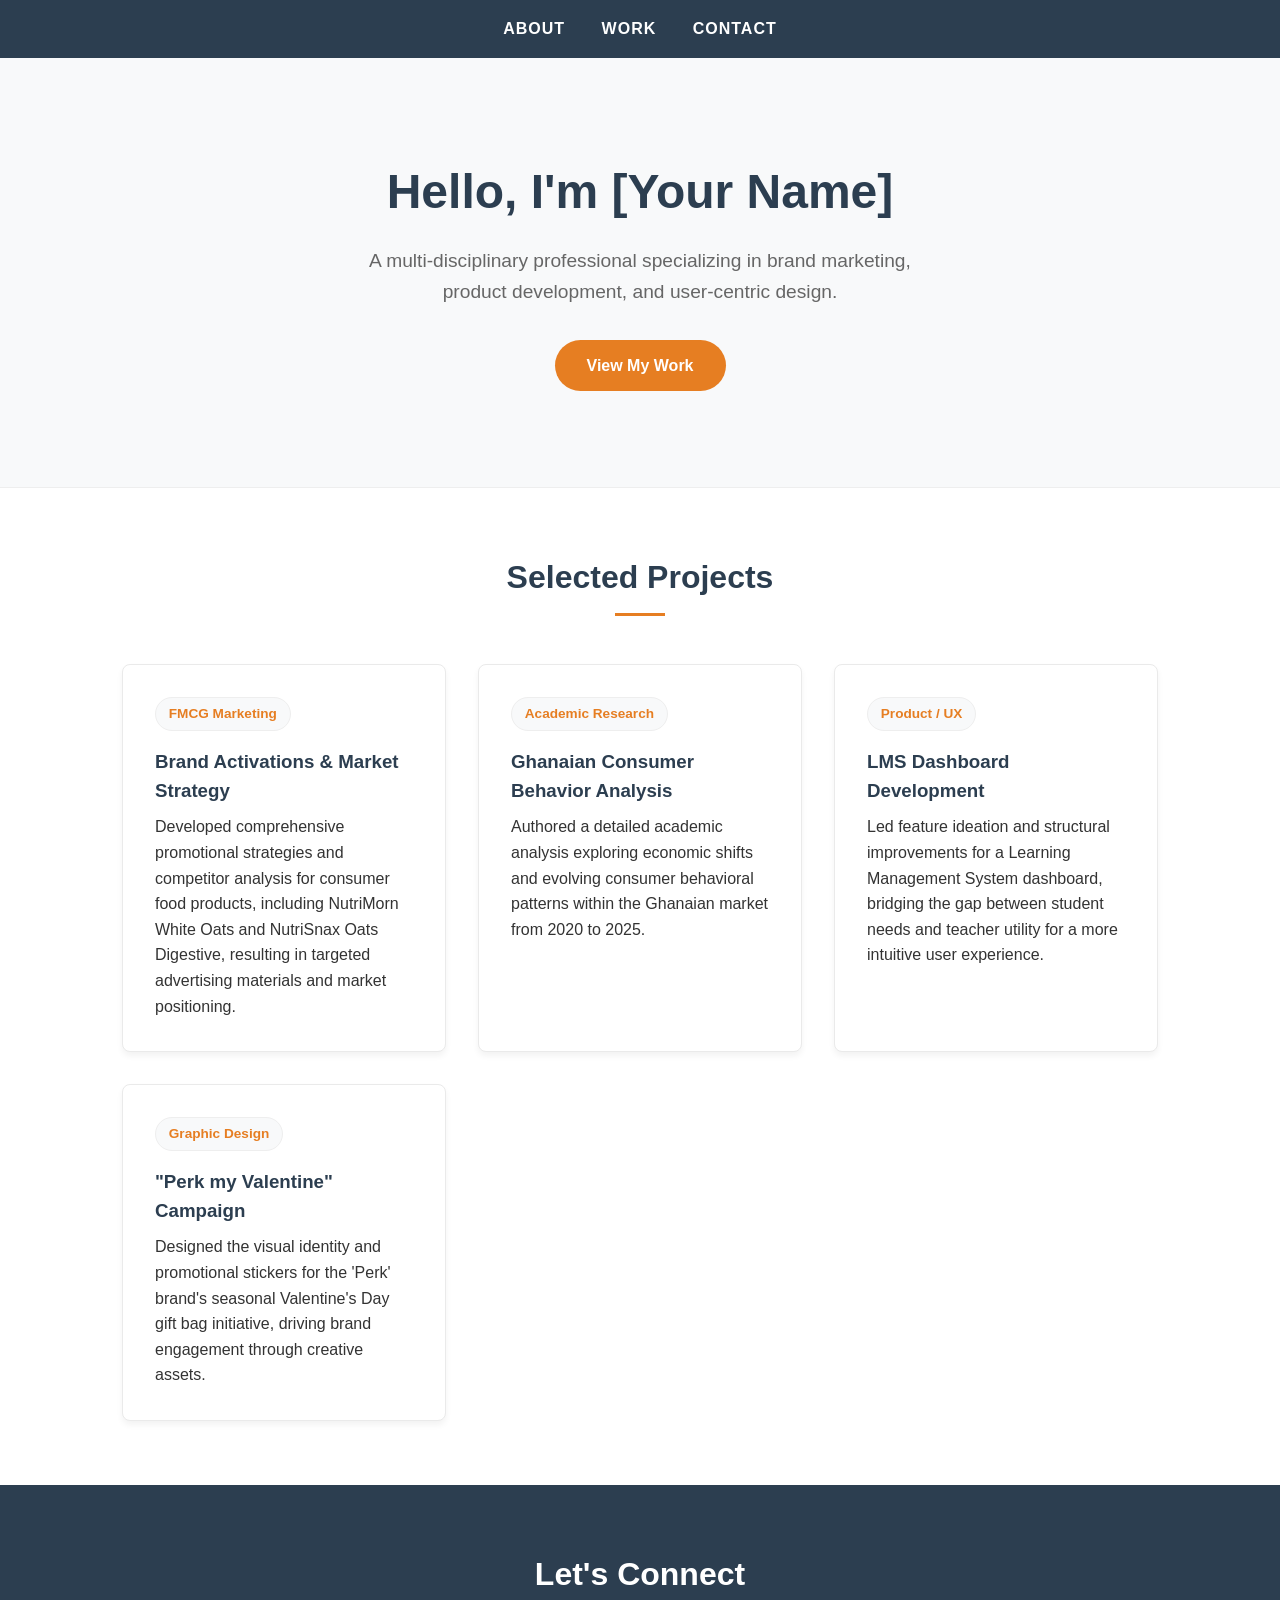
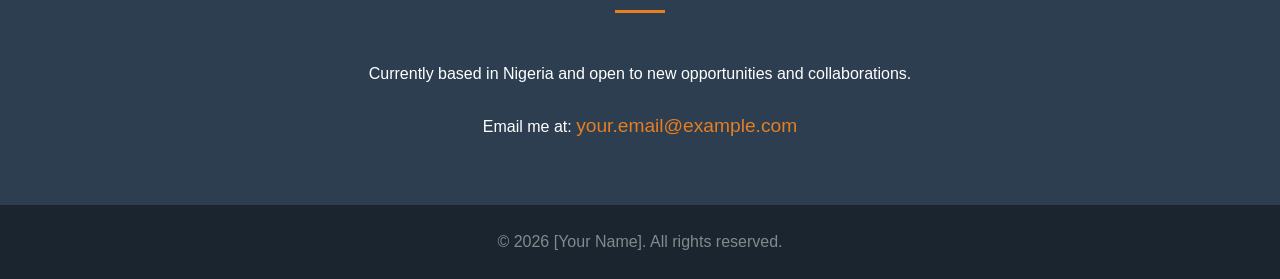
==== index.html @ 04583692 "Create initial portfolio website structure This HTML file serves as a portfolio website, featuring s" ====
<!DOCTYPE html>
<html lang="en">
<head>
    <meta charset="UTF-8">
    <meta name="viewport" content="width=device-width, initial-scale=1.0">
    <title>My Portfolio</title>
    <style>
        /* CSS Variables for easy color theme changes */
        :root {
            --primary-color: #2c3e50;
            --secondary-color: #e67e22;
            --bg-light: #f8f9fa;
            --text-dark: #333;
            --text-light: #fff;
        }

        /* Base Styles */
        * {
            margin: 0;
            padding: 0;
            box-sizing: border-box;
            font-family: 'Segoe UI', Tahoma, Geneva, Verdana, sans-serif;
        }
        
        body {
            line-height: 1.6;
            color: var(--text-dark);
            background-color: #fff;
        }

        html {
            scroll-behavior: smooth;
        }

        /* Navigation */
        nav {
            background-color: var(--primary-color);
            padding: 1rem 0;
            position: sticky;
            top: 0;
            z-index: 1000;
            text-align: center;
        }

        nav a {
            color: var(--text-light);
            text-decoration: none;
            margin: 0 1rem;
            font-weight: 600;
            text-transform: uppercase;
            letter-spacing: 1px;
            transition: color 0.3s;
        }

        nav a:hover {
            color: var(--secondary-color);
        }

        /* Hero Section */
        .hero {
            background-color: var(--bg-light);
            padding: 6rem 2rem;
            text-align: center;
            border-bottom: 1px solid #eee;
        }

        .hero h1 {
            font-size: 3rem;
            margin-bottom: 1rem;
            color: var(--primary-color);
        }

        .hero p {
            font-size: 1.2rem;
            max-width: 600px;
            margin: 0 auto 2rem auto;
            color: #666;
        }

        .btn {
            display: inline-block;
            background-color: var(--secondary-color);
            color: var(--text-light);
            padding: 0.8rem 2rem;
            text-decoration: none;
            border-radius: 30px;
            font-weight: bold;
            transition: background-color 0.3s, transform 0.2s;
        }

        .btn:hover {
            background-color: #d35400;
            transform: translateY(-2px);
        }

        /* Main Container */
        .container {
            max-width: 1100px;
            margin: 0 auto;
            padding: 4rem 2rem;
        }

        .section-title {
            text-align: center;
            font-size: 2rem;
            margin-bottom: 3rem;
            color: var(--primary-color);
            position: relative;
        }

        .section-title::after {
            content: '';
            display: block;
            width: 50px;
            height: 3px;
            background: var(--secondary-color);
            margin: 10px auto 0;
        }

        /* Portfolio Grid */
        .grid {
            display: grid;
            grid-template-columns: repeat(auto-fit, minmax(300px, 1fr));
            gap: 2rem;
        }

        .card {
            background: #fff;
            border: 1px solid #eaeaea;
            border-radius: 8px;
            padding: 2rem;
            box-shadow: 0 4px 6px rgba(0,0,0,0.05);
            transition: transform 0.3s, box-shadow 0.3s;
        }

        .card:hover {
            transform: translateY(-5px);
            box-shadow: 0 10px 15px rgba(0,0,0,0.1);
        }

        .card h3 {
            color: var(--primary-color);
            margin-bottom: 0.5rem;
        }

        .tag {
            display: inline-block;
            background: var(--bg-light);
            color: var(--secondary-color);
            padding: 0.3rem 0.8rem;
            border-radius: 20px;
            font-size: 0.85rem;
            font-weight: bold;
            margin-bottom: 1rem;
            border: 1px solid #eee;
        }

        /* Contact Section */
        .contact {
            background-color: var(--primary-color);
            color: var(--text-light);
            text-align: center;
        }

        .contact .section-title {
            color: var(--text-light);
        }

        .contact a {
            color: var(--secondary-color);
            text-decoration: none;
            font-size: 1.2rem;
        }

        /* Footer */
        footer {
            text-align: center;
            padding: 1.5rem;
            background: #1a252f;
            color: #7f8c8d;
        }

        /* Responsive */
        @media (max-width: 768px) {
            .hero h1 { font-size: 2.2rem; }
            nav a { margin: 0 0.5rem; font-size: 0.9rem; }
        }
    </style>
</head>
<body>

    <nav>
        <a href="#about">About</a>
        <a href="#portfolio">Work</a>
        <a href="#contact">Contact</a>
    </nav>

    <section class="hero" id="about">
        <h1>Hello, I'm [Your Name]</h1>
        <p>A multi-disciplinary professional specializing in brand marketing, product development, and user-centric design.</p>
        <a href="#portfolio" class="btn">View My Work</a>
    </section>

    <section class="container" id="portfolio">
        <h2 class="section-title">Selected Projects</h2>
        
        <div class="grid">
            <div class="card">
                <span class="tag">FMCG Marketing</span>
                <h3>Brand Activations & Market Strategy</h3>
                <p>Developed comprehensive promotional strategies and competitor analysis for consumer food products, including NutriMorn White Oats and NutriSnax Oats Digestive, resulting in targeted advertising materials and market positioning.</p>
            </div>

            <div class="card">
                <span class="tag">Academic Research</span>
                <h3>Ghanaian Consumer Behavior Analysis</h3>
                <p>Authored a detailed academic analysis exploring economic shifts and evolving consumer behavioral patterns within the Ghanaian market from 2020 to 2025.</p>
            </div>

            <div class="card">
                <span class="tag">Product / UX</span>
                <h3>LMS Dashboard Development</h3>
                <p>Led feature ideation and structural improvements for a Learning Management System dashboard, bridging the gap between student needs and teacher utility for a more intuitive user experience.</p>
            </div>

            <div class="card">
                <span class="tag">Graphic Design</span>
                <h3>"Perk my Valentine" Campaign</h3>
                <p>Designed the visual identity and promotional stickers for the 'Perk' brand's seasonal Valentine's Day gift bag initiative, driving brand engagement through creative assets.</p>
            </div>
        </div>
    </section>

    <section class="container contact" id="contact" style="max-width: 100%; padding: 4rem 2rem;">
        <h2 class="section-title">Let's Connect</h2>
        <p>Currently based in Nigeria and open to new opportunities and collaborations.</p>
        <p style="margin-top: 1.5rem;">
            Email me at: <a href="mailto:your.email@example.com">your.email@example.com</a>
        </p>
    </section>

    <footer>
        <p>&copy; 2026 [Your Name]. All rights reserved.</p>
    </footer>

</body>
</html>
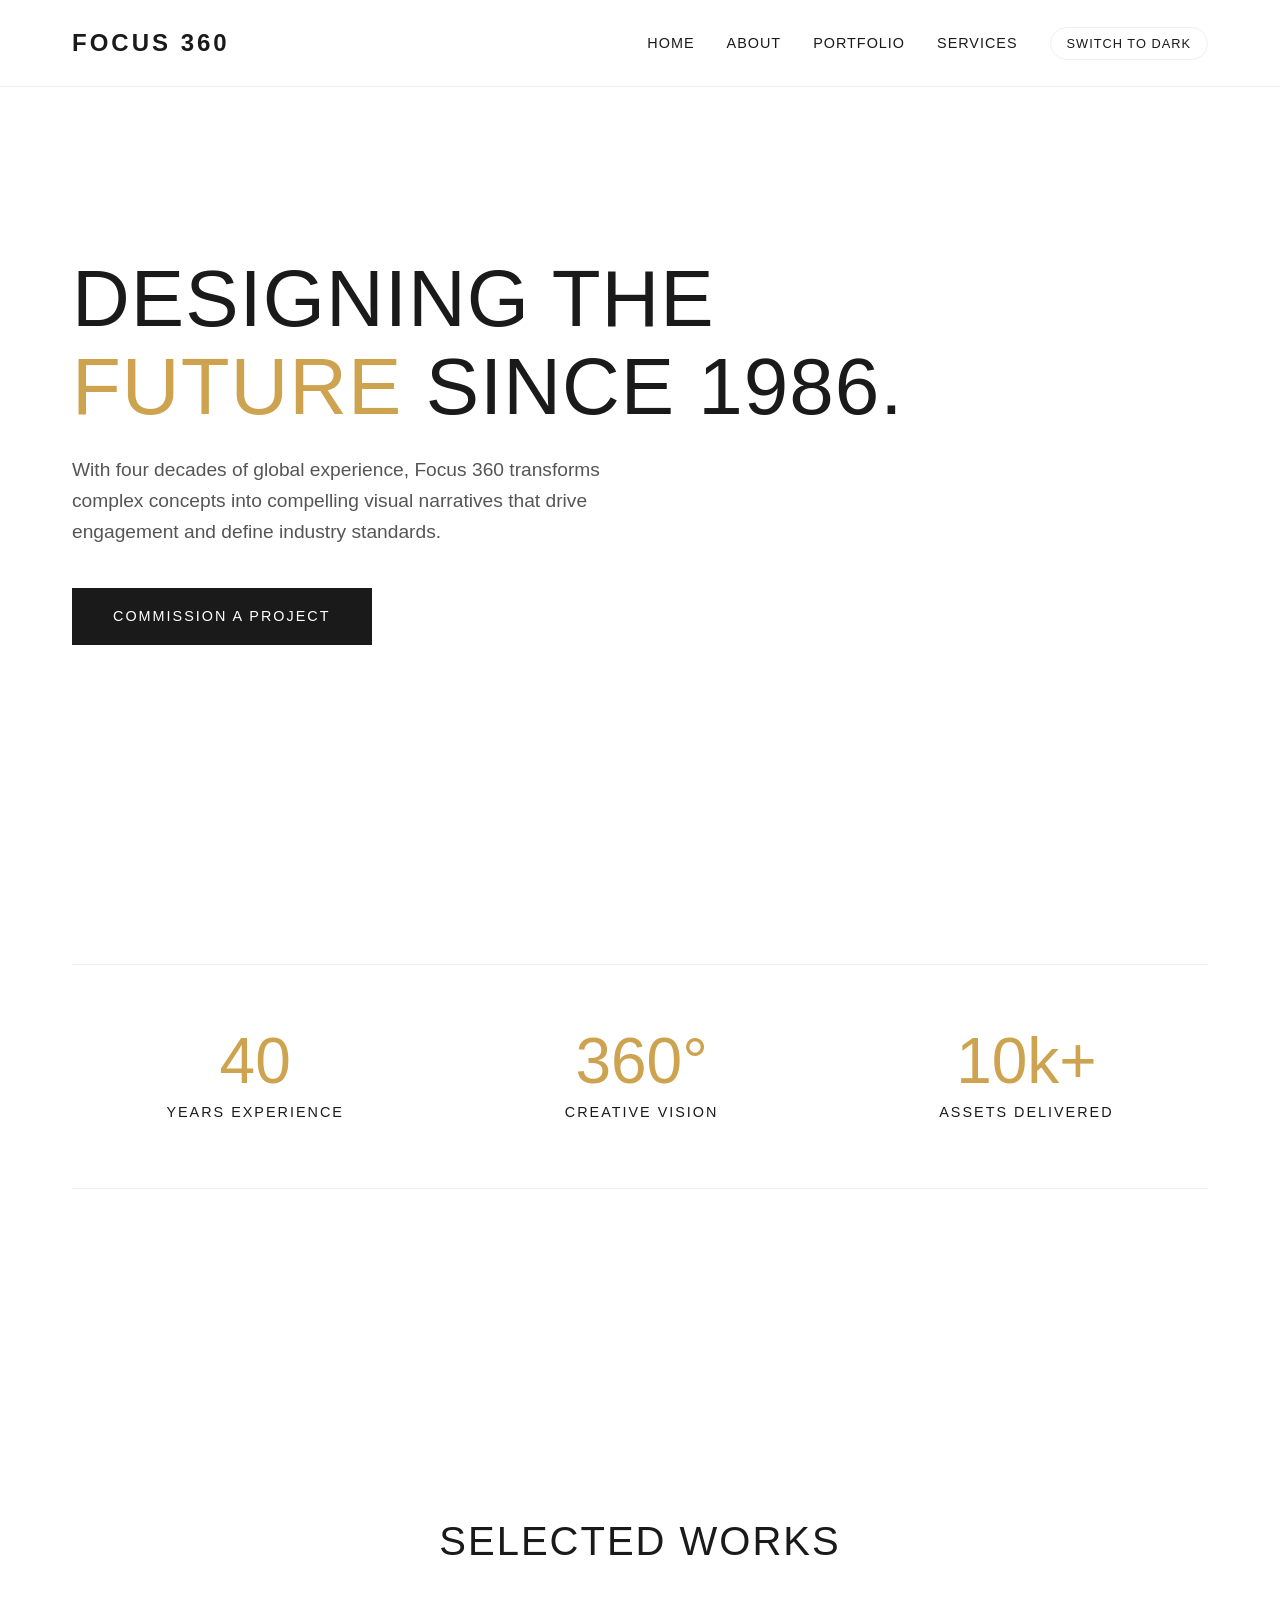
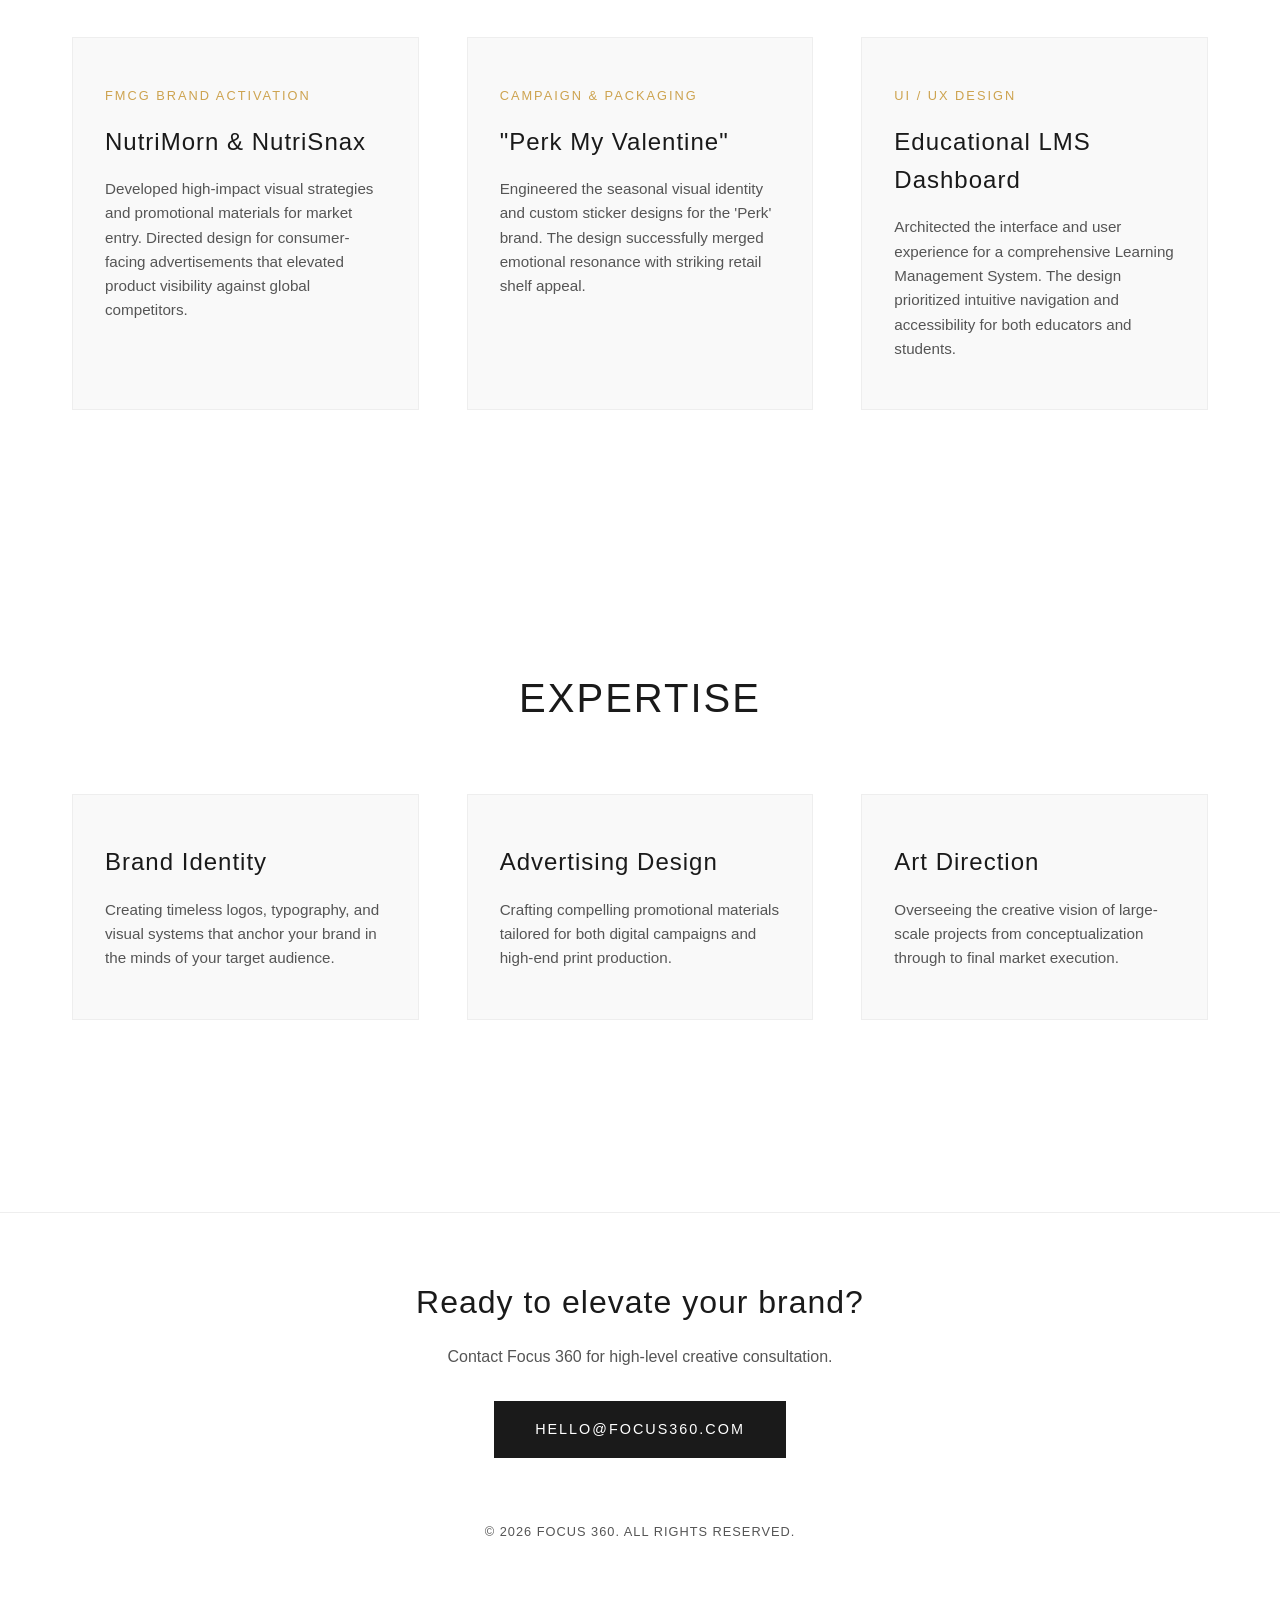
==== commit 57eab26a: "Update index.html for improved design and functionality" ====
--- a/index.html
+++ b/index.html
@@ -1,247 +1,417 @@
 <!DOCTYPE html>
-<html lang="en">
+<html lang="en" data-theme="light">
 <head>
     <meta charset="UTF-8">
     <meta name="viewport" content="width=device-width, initial-scale=1.0">
-    <title>My Portfolio</title>
+    <title>Focus 360 | Master Graphic Design</title>
     <style>
-        /* CSS Variables for easy color theme changes */
+        /* CSS Variables for Light/Dark Mode */
         :root {
-            --primary-color: #2c3e50;
-            --secondary-color: #e67e22;
-            --bg-light: #f8f9fa;
-            --text-dark: #333;
-            --text-light: #fff;
-        }
-
-        /* Base Styles */
+            --bg-color: #ffffff;
+            --text-main: #1a1a1a;
+            --text-muted: #555555;
+            --accent-color: #cda34f; /* Elegant Gold */
+            --accent-hover: #a88136;
+            --nav-bg: rgba(255, 255, 255, 0.95);
+            --card-bg: #f9f9f9;
+            --border-color: #eeeeee;
+            --transition-speed: 0.4s;
+        }
+
+        [data-theme="dark"] {
+            --bg-color: #0a0a0a;
+            --text-main: #f5f5f5;
+            --text-muted: #aaaaaa;
+            --accent-color: #e5b85c;
+            --accent-hover: #ffd700;
+            --nav-bg: rgba(10, 10, 10, 0.95);
+            --card-bg: #151515;
+            --border-color: #222222;
+        }
+
+        /* Global Styles */
         * {
             margin: 0;
             padding: 0;
             box-sizing: border-box;
-            font-family: 'Segoe UI', Tahoma, Geneva, Verdana, sans-serif;
-        }
-        
+            font-family: 'Helvetica Neue', Helvetica, Arial, sans-serif;
+        }
+
         body {
+            background-color: var(--bg-color);
+            color: var(--text-main);
             line-height: 1.6;
-            color: var(--text-dark);
-            background-color: #fff;
-        }
-
-        html {
-            scroll-behavior: smooth;
-        }
+            transition: background-color var(--transition-speed), color var(--transition-speed);
+            overflow-x: hidden;
+        }
+
+        html { scroll-behavior: smooth; }
+
+        /* Typography */
+        h1, h2, h3 { font-weight: 300; letter-spacing: 1px; }
+        .text-accent { color: var(--accent-color); font-weight: 500; }
 
         /* Navigation */
         nav {
-            background-color: var(--primary-color);
-            padding: 1rem 0;
-            position: sticky;
+            position: fixed;
+            width: 100%;
             top: 0;
             z-index: 1000;
+            background-color: var(--nav-bg);
+            backdrop-filter: blur(10px);
+            border-bottom: 1px solid var(--border-color);
+            transition: background-color var(--transition-speed);
+        }
+
+        .nav-container {
+            max-width: 1200px;
+            margin: 0 auto;
+            padding: 1.5rem 2rem;
+            display: flex;
+            justify-content: space-between;
+            align-items: center;
+        }
+
+        .brand {
+            font-size: 1.5rem;
+            font-weight: 700;
+            letter-spacing: 3px;
+            text-transform: uppercase;
+        }
+
+        .nav-links {
+            display: flex;
+            gap: 2rem;
+            align-items: center;
+        }
+
+        .nav-links a {
+            text-decoration: none;
+            color: var(--text-main);
+            font-size: 0.9rem;
+            text-transform: uppercase;
+            letter-spacing: 1px;
+            position: relative;
+            transition: color 0.3s;
+        }
+
+        .nav-links a::after {
+            content: '';
+            position: absolute;
+            width: 0;
+            height: 2px;
+            bottom: -5px;
+            left: 0;
+            background-color: var(--accent-color);
+            transition: width 0.3s;
+        }
+
+        .nav-links a:hover::after { width: 100%; }
+
+        /* Theme Toggle Button */
+        #theme-toggle {
+            background: none;
+            border: 1px solid var(--border-color);
+            color: var(--text-main);
+            padding: 0.5rem 1rem;
+            cursor: pointer;
+            border-radius: 20px;
+            font-size: 0.8rem;
+            text-transform: uppercase;
+            letter-spacing: 1px;
+            transition: all 0.3s ease;
+        }
+
+        #theme-toggle:hover {
+            border-color: var(--accent-color);
+            color: var(--accent-color);
+        }
+
+        /* Layout & Sections */
+        section {
+            padding: 8rem 2rem;
+            max-width: 1200px;
+            margin: 0 auto;
+        }
+
+        .section-header {
+            margin-bottom: 4rem;
             text-align: center;
         }
 
-        nav a {
-            color: var(--text-light);
-            text-decoration: none;
-            margin: 0 1rem;
-            font-weight: 600;
-            text-transform: uppercase;
-            letter-spacing: 1px;
-            transition: color 0.3s;
-        }
-
-        nav a:hover {
-            color: var(--secondary-color);
+        .section-header h2 {
+            font-size: 2.5rem;
+            text-transform: uppercase;
+            letter-spacing: 2px;
         }
 
         /* Hero Section */
         .hero {
-            background-color: var(--bg-light);
-            padding: 6rem 2rem;
-            text-align: center;
-            border-bottom: 1px solid #eee;
+            min-height: 100vh;
+            display: flex;
+            flex-direction: column;
+            justify-content: center;
+            align-items: flex-start;
         }
 
         .hero h1 {
-            font-size: 3rem;
-            margin-bottom: 1rem;
-            color: var(--primary-color);
+            font-size: 5rem;
+            line-height: 1.1;
+            margin-bottom: 1.5rem;
+            text-transform: uppercase;
         }
 
         .hero p {
             font-size: 1.2rem;
+            color: var(--text-muted);
             max-width: 600px;
-            margin: 0 auto 2rem auto;
-            color: #666;
+            margin-bottom: 2.5rem;
         }
 
         .btn {
             display: inline-block;
-            background-color: var(--secondary-color);
-            color: var(--text-light);
-            padding: 0.8rem 2rem;
+            padding: 1rem 2.5rem;
+            background-color: var(--text-main);
+            color: var(--bg-color);
             text-decoration: none;
-            border-radius: 30px;
-            font-weight: bold;
-            transition: background-color 0.3s, transform 0.2s;
+            text-transform: uppercase;
+            letter-spacing: 2px;
+            font-size: 0.9rem;
+            transition: transform 0.3s, background-color 0.3s;
+            border: 1px solid var(--text-main);
         }
 
         .btn:hover {
-            background-color: #d35400;
-            transform: translateY(-2px);
-        }
-
-        /* Main Container */
-        .container {
-            max-width: 1100px;
-            margin: 0 auto;
-            padding: 4rem 2rem;
-        }
-
-        .section-title {
-            text-align: center;
-            font-size: 2rem;
-            margin-bottom: 3rem;
-            color: var(--primary-color);
-            position: relative;
-        }
-
-        .section-title::after {
-            content: '';
-            display: block;
-            width: 50px;
-            height: 3px;
-            background: var(--secondary-color);
-            margin: 10px auto 0;
+            transform: translateY(-5px);
+            background-color: var(--accent-color);
+            border-color: var(--accent-color);
+            color: #fff;
         }
 
         /* Portfolio Grid */
         .grid {
             display: grid;
-            grid-template-columns: repeat(auto-fit, minmax(300px, 1fr));
+            grid-template-columns: repeat(auto-fit, minmax(320px, 1fr));
+            gap: 3rem;
+        }
+
+        .card {
+            background-color: var(--card-bg);
+            border: 1px solid var(--border-color);
+            padding: 3rem 2rem;
+            transition: transform 0.4s, box-shadow 0.4s, border-color 0.4s;
+            position: relative;
+            overflow: hidden;
+        }
+
+        .card::before {
+            content: '';
+            position: absolute;
+            top: 0; left: 0;
+            width: 100%; height: 3px;
+            background-color: var(--accent-color);
+            transform: scaleX(0);
+            transform-origin: left;
+            transition: transform 0.4s ease;
+        }
+
+        .card:hover {
+            transform: translateY(-10px);
+            box-shadow: 0 20px 40px rgba(0,0,0,0.05);
+            border-color: var(--accent-color);
+        }
+
+        .card:hover::before { transform: scaleX(1); }
+
+        .card-category {
+            font-size: 0.8rem;
+            text-transform: uppercase;
+            letter-spacing: 2px;
+            color: var(--accent-color);
+            margin-bottom: 1rem;
+            display: block;
+        }
+
+        .card h3 { font-size: 1.5rem; margin-bottom: 1rem; }
+        .card p { color: var(--text-muted); font-size: 0.95rem; }
+
+        /* Stats Section */
+        .stats {
+            display: flex;
+            justify-content: space-around;
+            flex-wrap: wrap;
             gap: 2rem;
-        }
-
-        .card {
-            background: #fff;
-            border: 1px solid #eaeaea;
-            border-radius: 8px;
-            padding: 2rem;
-            box-shadow: 0 4px 6px rgba(0,0,0,0.05);
-            transition: transform 0.3s, box-shadow 0.3s;
-        }
-
-        .card:hover {
-            transform: translateY(-5px);
-            box-shadow: 0 10px 15px rgba(0,0,0,0.1);
-        }
-
-        .card h3 {
-            color: var(--primary-color);
-            margin-bottom: 0.5rem;
-        }
-
-        .tag {
-            display: inline-block;
-            background: var(--bg-light);
-            color: var(--secondary-color);
-            padding: 0.3rem 0.8rem;
-            border-radius: 20px;
-            font-size: 0.85rem;
-            font-weight: bold;
-            margin-bottom: 1rem;
-            border: 1px solid #eee;
-        }
-
-        /* Contact Section */
-        .contact {
-            background-color: var(--primary-color);
-            color: var(--text-light);
-            text-align: center;
-        }
-
-        .contact .section-title {
-            color: var(--text-light);
-        }
-
-        .contact a {
-            color: var(--secondary-color);
-            text-decoration: none;
-            font-size: 1.2rem;
-        }
+            border-top: 1px solid var(--border-color);
+            border-bottom: 1px solid var(--border-color);
+            padding: 4rem 0;
+            margin: 4rem 0;
+        }
+
+        .stat-item { text-align: center; }
+        .stat-number { font-size: 4rem; font-weight: 300; color: var(--accent-color); line-height: 1; }
+        .stat-label { text-transform: uppercase; letter-spacing: 2px; font-size: 0.9rem; margin-top: 0.5rem;}
 
         /* Footer */
         footer {
             text-align: center;
-            padding: 1.5rem;
-            background: #1a252f;
-            color: #7f8c8d;
+            padding: 4rem 2rem;
+            border-top: 1px solid var(--border-color);
+            margin-top: 4rem;
+        }
+
+        /* Animations */
+        .animate-on-scroll {
+            opacity: 0;
+            transform: translateY(40px);
+            transition: opacity 0.8s ease-out, transform 0.8s ease-out;
+        }
+
+        .animate-on-scroll.is-visible {
+            opacity: 1;
+            transform: translateY(0);
         }
 
         /* Responsive */
         @media (max-width: 768px) {
-            .hero h1 { font-size: 2.2rem; }
-            nav a { margin: 0 0.5rem; font-size: 0.9rem; }
+            .hero h1 { font-size: 3rem; }
+            .nav-links { display: none; } /* Simplified for mobile, could add hamburger */
+            .stats { flex-direction: column; }
         }
     </style>
 </head>
 <body>
 
     <nav>
-        <a href="#about">About</a>
-        <a href="#portfolio">Work</a>
-        <a href="#contact">Contact</a>
+        <div class="nav-container">
+            <div class="brand">Focus 360</div>
+            <div class="nav-links">
+                <a href="#home">Home</a>
+                <a href="#about">About</a>
+                <a href="#portfolio">Portfolio</a>
+                <a href="#services">Services</a>
+                <button id="theme-toggle">Switch to Dark</button>
+            </div>
+        </div>
     </nav>
 
-    <section class="hero" id="about">
-        <h1>Hello, I'm [Your Name]</h1>
-        <p>A multi-disciplinary professional specializing in brand marketing, product development, and user-centric design.</p>
-        <a href="#portfolio" class="btn">View My Work</a>
+    <section id="home" class="hero">
+        <h1 class="animate-on-scroll">Designing the <br><span class="text-accent">Future</span> Since 1986.</h1>
+        <p class="animate-on-scroll" style="transition-delay: 0.2s;">
+            With four decades of global experience, Focus 360 transforms complex concepts into compelling visual narratives that drive engagement and define industry standards.
+        </p>
+        <div class="animate-on-scroll" style="transition-delay: 0.4s;">
+            <a href="#contact" class="btn">Commission a Project</a>
+        </div>
     </section>
 
-    <section class="container" id="portfolio">
-        <h2 class="section-title">Selected Projects</h2>
+    <section id="about" style="padding-top: 0;">
+        <div class="stats animate-on-scroll">
+            <div class="stat-item">
+                <div class="stat-number">40</div>
+                <div class="stat-label">Years Experience</div>
+            </div>
+            <div class="stat-item">
+                <div class="stat-number">360°</div>
+                <div class="stat-label">Creative Vision</div>
+            </div>
+            <div class="stat-item">
+                <div class="stat-number">10k+</div>
+                <div class="stat-label">Assets Delivered</div>
+            </div>
+        </div>
+    </section>
+
+    <section id="portfolio">
+        <div class="section-header animate-on-scroll">
+            <h2>Selected Works</h2>
+        </div>
         
         <div class="grid">
-            <div class="card">
-                <span class="tag">FMCG Marketing</span>
-                <h3>Brand Activations & Market Strategy</h3>
-                <p>Developed comprehensive promotional strategies and competitor analysis for consumer food products, including NutriMorn White Oats and NutriSnax Oats Digestive, resulting in targeted advertising materials and market positioning.</p>
-            </div>
-
-            <div class="card">
-                <span class="tag">Academic Research</span>
-                <h3>Ghanaian Consumer Behavior Analysis</h3>
-                <p>Authored a detailed academic analysis exploring economic shifts and evolving consumer behavioral patterns within the Ghanaian market from 2020 to 2025.</p>
-            </div>
-
-            <div class="card">
-                <span class="tag">Product / UX</span>
-                <h3>LMS Dashboard Development</h3>
-                <p>Led feature ideation and structural improvements for a Learning Management System dashboard, bridging the gap between student needs and teacher utility for a more intuitive user experience.</p>
-            </div>
-
-            <div class="card">
-                <span class="tag">Graphic Design</span>
-                <h3>"Perk my Valentine" Campaign</h3>
-                <p>Designed the visual identity and promotional stickers for the 'Perk' brand's seasonal Valentine's Day gift bag initiative, driving brand engagement through creative assets.</p>
+            <div class="card animate-on-scroll">
+                <span class="card-category">FMCG Brand Activation</span>
+                <h3>NutriMorn & NutriSnax</h3>
+                <p>Developed high-impact visual strategies and promotional materials for market entry. Directed design for consumer-facing advertisements that elevated product visibility against global competitors.</p>
+            </div>
+
+            <div class="card animate-on-scroll" style="transition-delay: 0.1s;">
+                <span class="card-category">Campaign & Packaging</span>
+                <h3>"Perk My Valentine"</h3>
+                <p>Engineered the seasonal visual identity and custom sticker designs for the 'Perk' brand. The design successfully merged emotional resonance with striking retail shelf appeal.</p>
+            </div>
+
+            <div class="card animate-on-scroll" style="transition-delay: 0.2s;">
+                <span class="card-category">UI / UX Design</span>
+                <h3>Educational LMS Dashboard</h3>
+                <p>Architected the interface and user experience for a comprehensive Learning Management System. The design prioritized intuitive navigation and accessibility for both educators and students.</p>
             </div>
         </div>
     </section>
 
-    <section class="container contact" id="contact" style="max-width: 100%; padding: 4rem 2rem;">
-        <h2 class="section-title">Let's Connect</h2>
-        <p>Currently based in Nigeria and open to new opportunities and collaborations.</p>
-        <p style="margin-top: 1.5rem;">
-            Email me at: <a href="mailto:your.email@example.com">your.email@example.com</a>
+    <section id="services">
+        <div class="section-header animate-on-scroll">
+            <h2>Expertise</h2>
+        </div>
+        <div class="grid">
+            <div class="card animate-on-scroll">
+                <h3>Brand Identity</h3>
+                <p>Creating timeless logos, typography, and visual systems that anchor your brand in the minds of your target audience.</p>
+            </div>
+            <div class="card animate-on-scroll" style="transition-delay: 0.1s;">
+                <h3>Advertising Design</h3>
+                <p>Crafting compelling promotional materials tailored for both digital campaigns and high-end print production.</p>
+            </div>
+            <div class="card animate-on-scroll" style="transition-delay: 0.2s;">
+                <h3>Art Direction</h3>
+                <p>Overseeing the creative vision of large-scale projects from conceptualization through to final market execution.</p>
+            </div>
+        </div>
+    </section>
+
+    <footer id="contact" class="animate-on-scroll">
+        <h2 style="margin-bottom: 1rem; font-size: 2rem;">Ready to elevate your brand?</h2>
+        <p style="color: var(--text-muted); margin-bottom: 2rem;">Contact Focus 360 for high-level creative consultation.</p>
+        <a href="mailto:hello@focus360.com" class="btn">hello@focus360.com</a>
+        <p style="margin-top: 4rem; font-size: 0.8rem; color: var(--text-muted); text-transform: uppercase; letter-spacing: 1px;">
+            &copy; 2026 Focus 360. All rights reserved.
         </p>
-    </section>
-
-    <footer>
-        <p>&copy; 2026 [Your Name]. All rights reserved.</p>
     </footer>
 
+    <script>
+        // --- 1. Theme Toggle Logic ---
+        const themeToggleBtn = document.getElementById('theme-toggle');
+        const htmlElement = document.documentElement;
+
+        themeToggleBtn.addEventListener('click', () => {
+            const currentTheme = htmlElement.getAttribute('data-theme');
+            if (currentTheme === 'light') {
+                htmlElement.setAttribute('data-theme', 'dark');
+                themeToggleBtn.textContent = 'Switch to Light';
+            } else {
+                htmlElement.setAttribute('data-theme', 'light');
+                themeToggleBtn.textContent = 'Switch to Dark';
+            }
+        });
+
+        // --- 2. Scroll Animation Logic ---
+        const observerOptions = {
+            root: null,
+            rootMargin: '0px',
+            threshold: 0.15 // Triggers when 15% of the element is visible
+        };
+
+        const observer = new IntersectionObserver((entries, observer) => {
+            entries.forEach(entry => {
+                if (entry.isIntersecting) {
+                    entry.target.classList.add('is-visible');
+                    observer.unobserve(entry.target); // Only animate once
+                }
+            });
+        }, observerOptions);
+
+        // Target all elements with the 'animate-on-scroll' class
+        document.querySelectorAll('.animate-on-scroll').forEach(element => {
+            observer.observe(element);
+        });
+    </script>
 </body>
 </html>
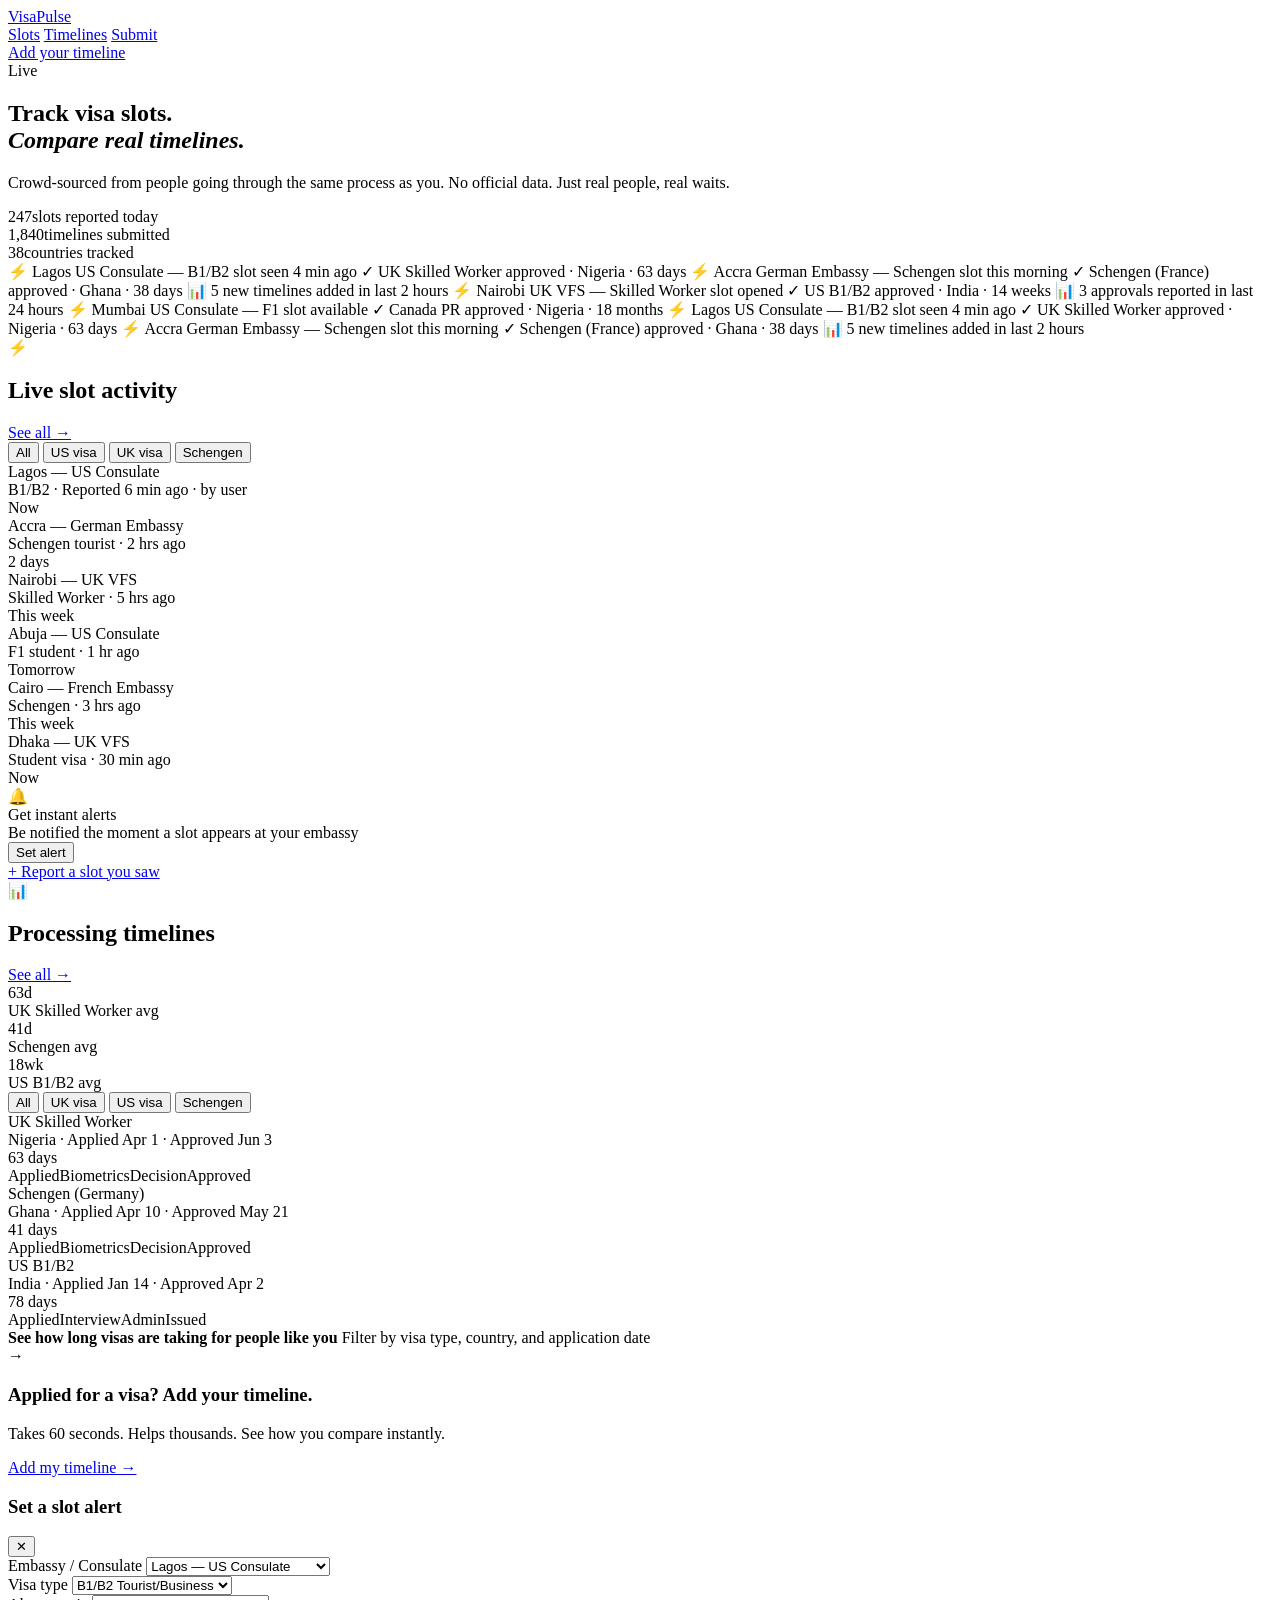
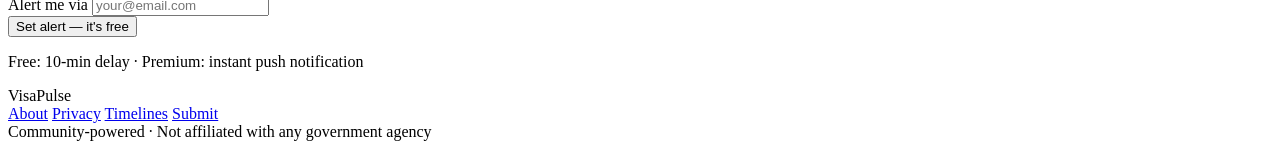
==== commit 5e34dd5e: "Update index.html" ====
--- a/index.html
+++ b/index.html
@@ -1,417 +1,316 @@
 <!DOCTYPE html>
-<html lang="en" data-theme="light">
+<html lang="en">
 <head>
-    <meta charset="UTF-8">
-    <meta name="viewport" content="width=device-width, initial-scale=1.0">
-    <title>Focus 360 | Master Graphic Design</title>
-    <style>
-        /* CSS Variables for Light/Dark Mode */
-        :root {
-            --bg-color: #ffffff;
-            --text-main: #1a1a1a;
-            --text-muted: #555555;
-            --accent-color: #cda34f; /* Elegant Gold */
-            --accent-hover: #a88136;
-            --nav-bg: rgba(255, 255, 255, 0.95);
-            --card-bg: #f9f9f9;
-            --border-color: #eeeeee;
-            --transition-speed: 0.4s;
-        }
-
-        [data-theme="dark"] {
-            --bg-color: #0a0a0a;
-            --text-main: #f5f5f5;
-            --text-muted: #aaaaaa;
-            --accent-color: #e5b85c;
-            --accent-hover: #ffd700;
-            --nav-bg: rgba(10, 10, 10, 0.95);
-            --card-bg: #151515;
-            --border-color: #222222;
-        }
-
-        /* Global Styles */
-        * {
-            margin: 0;
-            padding: 0;
-            box-sizing: border-box;
-            font-family: 'Helvetica Neue', Helvetica, Arial, sans-serif;
-        }
-
-        body {
-            background-color: var(--bg-color);
-            color: var(--text-main);
-            line-height: 1.6;
-            transition: background-color var(--transition-speed), color var(--transition-speed);
-            overflow-x: hidden;
-        }
-
-        html { scroll-behavior: smooth; }
-
-        /* Typography */
-        h1, h2, h3 { font-weight: 300; letter-spacing: 1px; }
-        .text-accent { color: var(--accent-color); font-weight: 500; }
-
-        /* Navigation */
-        nav {
-            position: fixed;
-            width: 100%;
-            top: 0;
-            z-index: 1000;
-            background-color: var(--nav-bg);
-            backdrop-filter: blur(10px);
-            border-bottom: 1px solid var(--border-color);
-            transition: background-color var(--transition-speed);
-        }
-
-        .nav-container {
-            max-width: 1200px;
-            margin: 0 auto;
-            padding: 1.5rem 2rem;
-            display: flex;
-            justify-content: space-between;
-            align-items: center;
-        }
-
-        .brand {
-            font-size: 1.5rem;
-            font-weight: 700;
-            letter-spacing: 3px;
-            text-transform: uppercase;
-        }
-
-        .nav-links {
-            display: flex;
-            gap: 2rem;
-            align-items: center;
-        }
-
-        .nav-links a {
-            text-decoration: none;
-            color: var(--text-main);
-            font-size: 0.9rem;
-            text-transform: uppercase;
-            letter-spacing: 1px;
-            position: relative;
-            transition: color 0.3s;
-        }
-
-        .nav-links a::after {
-            content: '';
-            position: absolute;
-            width: 0;
-            height: 2px;
-            bottom: -5px;
-            left: 0;
-            background-color: var(--accent-color);
-            transition: width 0.3s;
-        }
-
-        .nav-links a:hover::after { width: 100%; }
-
-        /* Theme Toggle Button */
-        #theme-toggle {
-            background: none;
-            border: 1px solid var(--border-color);
-            color: var(--text-main);
-            padding: 0.5rem 1rem;
-            cursor: pointer;
-            border-radius: 20px;
-            font-size: 0.8rem;
-            text-transform: uppercase;
-            letter-spacing: 1px;
-            transition: all 0.3s ease;
-        }
-
-        #theme-toggle:hover {
-            border-color: var(--accent-color);
-            color: var(--accent-color);
-        }
-
-        /* Layout & Sections */
-        section {
-            padding: 8rem 2rem;
-            max-width: 1200px;
-            margin: 0 auto;
-        }
-
-        .section-header {
-            margin-bottom: 4rem;
-            text-align: center;
-        }
-
-        .section-header h2 {
-            font-size: 2.5rem;
-            text-transform: uppercase;
-            letter-spacing: 2px;
-        }
-
-        /* Hero Section */
-        .hero {
-            min-height: 100vh;
-            display: flex;
-            flex-direction: column;
-            justify-content: center;
-            align-items: flex-start;
-        }
-
-        .hero h1 {
-            font-size: 5rem;
-            line-height: 1.1;
-            margin-bottom: 1.5rem;
-            text-transform: uppercase;
-        }
-
-        .hero p {
-            font-size: 1.2rem;
-            color: var(--text-muted);
-            max-width: 600px;
-            margin-bottom: 2.5rem;
-        }
-
-        .btn {
-            display: inline-block;
-            padding: 1rem 2.5rem;
-            background-color: var(--text-main);
-            color: var(--bg-color);
-            text-decoration: none;
-            text-transform: uppercase;
-            letter-spacing: 2px;
-            font-size: 0.9rem;
-            transition: transform 0.3s, background-color 0.3s;
-            border: 1px solid var(--text-main);
-        }
-
-        .btn:hover {
-            transform: translateY(-5px);
-            background-color: var(--accent-color);
-            border-color: var(--accent-color);
-            color: #fff;
-        }
-
-        /* Portfolio Grid */
-        .grid {
-            display: grid;
-            grid-template-columns: repeat(auto-fit, minmax(320px, 1fr));
-            gap: 3rem;
-        }
-
-        .card {
-            background-color: var(--card-bg);
-            border: 1px solid var(--border-color);
-            padding: 3rem 2rem;
-            transition: transform 0.4s, box-shadow 0.4s, border-color 0.4s;
-            position: relative;
-            overflow: hidden;
-        }
-
-        .card::before {
-            content: '';
-            position: absolute;
-            top: 0; left: 0;
-            width: 100%; height: 3px;
-            background-color: var(--accent-color);
-            transform: scaleX(0);
-            transform-origin: left;
-            transition: transform 0.4s ease;
-        }
-
-        .card:hover {
-            transform: translateY(-10px);
-            box-shadow: 0 20px 40px rgba(0,0,0,0.05);
-            border-color: var(--accent-color);
-        }
-
-        .card:hover::before { transform: scaleX(1); }
-
-        .card-category {
-            font-size: 0.8rem;
-            text-transform: uppercase;
-            letter-spacing: 2px;
-            color: var(--accent-color);
-            margin-bottom: 1rem;
-            display: block;
-        }
-
-        .card h3 { font-size: 1.5rem; margin-bottom: 1rem; }
-        .card p { color: var(--text-muted); font-size: 0.95rem; }
-
-        /* Stats Section */
-        .stats {
-            display: flex;
-            justify-content: space-around;
-            flex-wrap: wrap;
-            gap: 2rem;
-            border-top: 1px solid var(--border-color);
-            border-bottom: 1px solid var(--border-color);
-            padding: 4rem 0;
-            margin: 4rem 0;
-        }
-
-        .stat-item { text-align: center; }
-        .stat-number { font-size: 4rem; font-weight: 300; color: var(--accent-color); line-height: 1; }
-        .stat-label { text-transform: uppercase; letter-spacing: 2px; font-size: 0.9rem; margin-top: 0.5rem;}
-
-        /* Footer */
-        footer {
-            text-align: center;
-            padding: 4rem 2rem;
-            border-top: 1px solid var(--border-color);
-            margin-top: 4rem;
-        }
-
-        /* Animations */
-        .animate-on-scroll {
-            opacity: 0;
-            transform: translateY(40px);
-            transition: opacity 0.8s ease-out, transform 0.8s ease-out;
-        }
-
-        .animate-on-scroll.is-visible {
-            opacity: 1;
-            transform: translateY(0);
-        }
-
-        /* Responsive */
-        @media (max-width: 768px) {
-            .hero h1 { font-size: 3rem; }
-            .nav-links { display: none; } /* Simplified for mobile, could add hamburger */
-            .stats { flex-direction: column; }
-        }
-    </style>
+  <meta charset="UTF-8" />
+  <meta name="viewport" content="width=device-width, initial-scale=1.0" />
+  <title>VisaPulse — Real-time visa slot tracking & processing timelines</title>
+  <link rel="preconnect" href="https://fonts.googleapis.com" />
+  <link rel="preconnect" href="https://fonts.gstatic.com" crossorigin />
+  <link href="https://fonts.googleapis.com/css2?family=DM+Sans:ital,opsz,wght@0,9..40,300;0,9..40,400;0,9..40,500;1,9..40,300&family=DM+Mono:wght@400;500&display=swap" rel="stylesheet" />
+  <link rel="stylesheet" href="css/base.css" />
+  <link rel="stylesheet" href="css/home.css" />
 </head>
 <body>
 
-    <nav>
-        <div class="nav-container">
-            <div class="brand">Focus 360</div>
-            <div class="nav-links">
-                <a href="#home">Home</a>
-                <a href="#about">About</a>
-                <a href="#portfolio">Portfolio</a>
-                <a href="#services">Services</a>
-                <button id="theme-toggle">Switch to Dark</button>
+  <!-- NAV -->
+  <nav class="nav">
+    <div class="nav-inner">
+      <a href="index.html" class="logo">
+        <span class="logo-pulse"></span>
+        VisaPulse
+      </a>
+      <div class="nav-links">
+        <a href="index.html" class="nav-link active">Slots</a>
+        <a href="timelines.html" class="nav-link">Timelines</a>
+        <a href="submit.html" class="nav-link">Submit</a>
+      </div>
+      <a href="submit.html" class="btn-nav">Add your timeline</a>
+    </div>
+  </nav>
+
+  <!-- HERO -->
+  <section class="hero">
+    <div class="hero-inner">
+      <div class="live-chip"><span class="live-dot"></span> Live</div>
+      <h1 class="hero-title">Track visa slots.<br><em>Compare real timelines.</em></h1>
+      <p class="hero-sub">Crowd-sourced from people going through the same process as you. No official data. Just real people, real waits.</p>
+      <div class="hero-stats">
+        <div class="hstat"><span class="hstat-num" id="slotCount">247</span><span class="hstat-lbl">slots reported today</span></div>
+        <div class="hstat-div"></div>
+        <div class="hstat"><span class="hstat-num" id="tlCount">1,840</span><span class="hstat-lbl">timelines submitted</span></div>
+        <div class="hstat-div"></div>
+        <div class="hstat"><span class="hstat-num">38</span><span class="hstat-lbl">countries tracked</span></div>
+      </div>
+    </div>
+  </section>
+
+  <!-- ACTIVITY TICKER -->
+  <div class="ticker-wrap">
+    <div class="ticker-track" id="ticker">
+      <span class="tick-item tick-slot">⚡ Lagos US Consulate — B1/B2 slot seen 4 min ago</span>
+      <span class="tick-item tick-approval">✓ UK Skilled Worker approved · Nigeria · 63 days</span>
+      <span class="tick-item tick-slot">⚡ Accra German Embassy — Schengen slot this morning</span>
+      <span class="tick-item tick-approval">✓ Schengen (France) approved · Ghana · 38 days</span>
+      <span class="tick-item tick-info">📊 5 new timelines added in last 2 hours</span>
+      <span class="tick-item tick-slot">⚡ Nairobi UK VFS — Skilled Worker slot opened</span>
+      <span class="tick-item tick-approval">✓ US B1/B2 approved · India · 14 weeks</span>
+      <span class="tick-item tick-info">📊 3 approvals reported in last 24 hours</span>
+      <span class="tick-item tick-slot">⚡ Mumbai US Consulate — F1 slot available</span>
+      <span class="tick-item tick-approval">✓ Canada PR approved · Nigeria · 18 months</span>
+      <!-- duplicate for loop -->
+      <span class="tick-item tick-slot">⚡ Lagos US Consulate — B1/B2 slot seen 4 min ago</span>
+      <span class="tick-item tick-approval">✓ UK Skilled Worker approved · Nigeria · 63 days</span>
+      <span class="tick-item tick-slot">⚡ Accra German Embassy — Schengen slot this morning</span>
+      <span class="tick-item tick-approval">✓ Schengen (France) approved · Ghana · 38 days</span>
+      <span class="tick-item tick-info">📊 5 new timelines added in last 2 hours</span>
+    </div>
+  </div>
+
+  <!-- DUAL PANEL -->
+  <main class="dual">
+
+    <!-- LEFT: SLOTS -->
+    <section class="panel panel-slots">
+      <div class="panel-head">
+        <div class="panel-title-row">
+          <span class="panel-icon slot-icon">⚡</span>
+          <h2 class="panel-title">Live slot activity</h2>
+        </div>
+        <a href="#" class="see-all">See all →</a>
+      </div>
+
+      <div class="filter-row">
+        <button class="chip chip-on" onclick="filterSlots(this,'all')">All</button>
+        <button class="chip" onclick="filterSlots(this,'us')">US visa</button>
+        <button class="chip" onclick="filterSlots(this,'uk')">UK visa</button>
+        <button class="chip" onclick="filterSlots(this,'schengen')">Schengen</button>
+      </div>
+
+      <div id="slotList">
+        <div class="slot-card" data-cat="us">
+          <div class="slot-info">
+            <div class="slot-embassy">Lagos — US Consulate</div>
+            <div class="slot-meta">B1/B2 · Reported 6 min ago · <span class="reporter">by user</span></div>
+          </div>
+          <span class="badge badge-now">Now</span>
+        </div>
+        <div class="slot-card" data-cat="schengen">
+          <div class="slot-info">
+            <div class="slot-embassy">Accra — German Embassy</div>
+            <div class="slot-meta">Schengen tourist · 2 hrs ago</div>
+          </div>
+          <span class="badge badge-soon">2 days</span>
+        </div>
+        <div class="slot-card" data-cat="uk">
+          <div class="slot-info">
+            <div class="slot-embassy">Nairobi — UK VFS</div>
+            <div class="slot-meta">Skilled Worker · 5 hrs ago</div>
+          </div>
+          <span class="badge badge-week">This week</span>
+        </div>
+        <div class="slot-card" data-cat="us">
+          <div class="slot-info">
+            <div class="slot-embassy">Abuja — US Consulate</div>
+            <div class="slot-meta">F1 student · 1 hr ago</div>
+          </div>
+          <span class="badge badge-soon">Tomorrow</span>
+        </div>
+        <div class="slot-card" data-cat="schengen">
+          <div class="slot-info">
+            <div class="slot-embassy">Cairo — French Embassy</div>
+            <div class="slot-meta">Schengen · 3 hrs ago</div>
+          </div>
+          <span class="badge badge-week">This week</span>
+        </div>
+        <div class="slot-card" data-cat="uk">
+          <div class="slot-info">
+            <div class="slot-embassy">Dhaka — UK VFS</div>
+            <div class="slot-meta">Student visa · 30 min ago</div>
+          </div>
+          <span class="badge badge-now">Now</span>
+        </div>
+      </div>
+
+      <div class="alert-box">
+        <div class="alert-icon">🔔</div>
+        <div class="alert-body">
+          <div class="alert-title">Get instant alerts</div>
+          <div class="alert-sub">Be notified the moment a slot appears at your embassy</div>
+        </div>
+        <button class="btn-alert" onclick="openAlertModal()">Set alert</button>
+      </div>
+
+      <a href="report.html" class="report-btn">
+        <span class="report-icon">+</span>
+        Report a slot you saw
+      </a>
+    </section>
+
+    <!-- RIGHT: TIMELINES -->
+    <section class="panel panel-timelines">
+      <div class="panel-head">
+        <div class="panel-title-row">
+          <span class="panel-icon tl-icon">📊</span>
+          <h2 class="panel-title">Processing timelines</h2>
+        </div>
+        <a href="timelines.html" class="see-all">See all →</a>
+      </div>
+
+      <div class="avg-row">
+        <div class="avg-card">
+          <div class="avg-num">63<span class="avg-unit">d</span></div>
+          <div class="avg-lbl">UK Skilled Worker avg</div>
+        </div>
+        <div class="avg-card">
+          <div class="avg-num">41<span class="avg-unit">d</span></div>
+          <div class="avg-lbl">Schengen avg</div>
+        </div>
+        <div class="avg-card">
+          <div class="avg-num">18<span class="avg-unit">wk</span></div>
+          <div class="avg-lbl">US B1/B2 avg</div>
+        </div>
+      </div>
+
+      <div class="filter-row">
+        <button class="chip chip-tl chip-on" onclick="filterTL(this,'all')">All</button>
+        <button class="chip chip-tl" onclick="filterTL(this,'uk')">UK visa</button>
+        <button class="chip chip-tl" onclick="filterTL(this,'us')">US visa</button>
+        <button class="chip chip-tl" onclick="filterTL(this,'schengen')">Schengen</button>
+      </div>
+
+      <div id="tlList">
+        <div class="tl-card" data-cat="uk">
+          <div class="tl-head">
+            <div>
+              <div class="tl-type">UK Skilled Worker</div>
+              <div class="tl-origin">Nigeria · Applied Apr 1 · Approved Jun 3</div>
             </div>
-        </div>
-    </nav>
-
-    <section id="home" class="hero">
-        <h1 class="animate-on-scroll">Designing the <br><span class="text-accent">Future</span> Since 1986.</h1>
-        <p class="animate-on-scroll" style="transition-delay: 0.2s;">
-            With four decades of global experience, Focus 360 transforms complex concepts into compelling visual narratives that drive engagement and define industry standards.
-        </p>
-        <div class="animate-on-scroll" style="transition-delay: 0.4s;">
-            <a href="#contact" class="btn">Commission a Project</a>
-        </div>
+            <div class="tl-duration">63 days</div>
+          </div>
+          <div class="tl-bar">
+            <div class="seg seg-wait" style="flex:2" title="Waiting: 28d"></div>
+            <div class="seg seg-bio" style="flex:0.8" title="Biometrics: 8d"></div>
+            <div class="seg seg-decision" style="flex:2" title="Decision: 20d"></div>
+            <div class="seg seg-done" style="flex:0.6" title="Approved: 7d"></div>
+          </div>
+          <div class="tl-bar-labels">
+            <span>Applied</span><span>Biometrics</span><span>Decision</span><span>Approved</span>
+          </div>
+        </div>
+
+        <div class="tl-card" data-cat="schengen">
+          <div class="tl-head">
+            <div>
+              <div class="tl-type">Schengen (Germany)</div>
+              <div class="tl-origin">Ghana · Applied Apr 10 · Approved May 21</div>
+            </div>
+            <div class="tl-duration">41 days</div>
+          </div>
+          <div class="tl-bar">
+            <div class="seg seg-wait" style="flex:1" title="Waiting: 12d"></div>
+            <div class="seg seg-bio" style="flex:0.8" title="Biometrics: 10d"></div>
+            <div class="seg seg-decision" style="flex:1.5" title="Decision: 15d"></div>
+            <div class="seg seg-done" style="flex:0.3" title="Approved: 4d"></div>
+          </div>
+          <div class="tl-bar-labels">
+            <span>Applied</span><span>Biometrics</span><span>Decision</span><span>Approved</span>
+          </div>
+        </div>
+
+        <div class="tl-card" data-cat="us">
+          <div class="tl-head">
+            <div>
+              <div class="tl-type">US B1/B2</div>
+              <div class="tl-origin">India · Applied Jan 14 · Approved Apr 2</div>
+            </div>
+            <div class="tl-duration">78 days</div>
+          </div>
+          <div class="tl-bar">
+            <div class="seg seg-wait" style="flex:3" title="Waiting: 45d"></div>
+            <div class="seg seg-bio" style="flex:0.5" title="Interview: 5d"></div>
+            <div class="seg seg-decision" style="flex:1.5" title="Admin: 22d"></div>
+            <div class="seg seg-done" style="flex:0.4" title="Issued: 6d"></div>
+          </div>
+          <div class="tl-bar-labels">
+            <span>Applied</span><span>Interview</span><span>Admin</span><span>Issued</span>
+          </div>
+        </div>
+      </div>
+
+      <div class="compare-cta" onclick="window.location='timelines.html'">
+        <div class="compare-cta-text">
+          <strong>See how long visas are taking for people like you</strong>
+          <span>Filter by visa type, country, and application date</span>
+        </div>
+        <span class="compare-arrow">→</span>
+      </div>
     </section>
-
-    <section id="about" style="padding-top: 0;">
-        <div class="stats animate-on-scroll">
-            <div class="stat-item">
-                <div class="stat-number">40</div>
-                <div class="stat-label">Years Experience</div>
-            </div>
-            <div class="stat-item">
-                <div class="stat-number">360°</div>
-                <div class="stat-label">Creative Vision</div>
-            </div>
-            <div class="stat-item">
-                <div class="stat-number">10k+</div>
-                <div class="stat-label">Assets Delivered</div>
-            </div>
-        </div>
-    </section>
-
-    <section id="portfolio">
-        <div class="section-header animate-on-scroll">
-            <h2>Selected Works</h2>
-        </div>
-        
-        <div class="grid">
-            <div class="card animate-on-scroll">
-                <span class="card-category">FMCG Brand Activation</span>
-                <h3>NutriMorn & NutriSnax</h3>
-                <p>Developed high-impact visual strategies and promotional materials for market entry. Directed design for consumer-facing advertisements that elevated product visibility against global competitors.</p>
-            </div>
-
-            <div class="card animate-on-scroll" style="transition-delay: 0.1s;">
-                <span class="card-category">Campaign & Packaging</span>
-                <h3>"Perk My Valentine"</h3>
-                <p>Engineered the seasonal visual identity and custom sticker designs for the 'Perk' brand. The design successfully merged emotional resonance with striking retail shelf appeal.</p>
-            </div>
-
-            <div class="card animate-on-scroll" style="transition-delay: 0.2s;">
-                <span class="card-category">UI / UX Design</span>
-                <h3>Educational LMS Dashboard</h3>
-                <p>Architected the interface and user experience for a comprehensive Learning Management System. The design prioritized intuitive navigation and accessibility for both educators and students.</p>
-            </div>
-        </div>
-    </section>
-
-    <section id="services">
-        <div class="section-header animate-on-scroll">
-            <h2>Expertise</h2>
-        </div>
-        <div class="grid">
-            <div class="card animate-on-scroll">
-                <h3>Brand Identity</h3>
-                <p>Creating timeless logos, typography, and visual systems that anchor your brand in the minds of your target audience.</p>
-            </div>
-            <div class="card animate-on-scroll" style="transition-delay: 0.1s;">
-                <h3>Advertising Design</h3>
-                <p>Crafting compelling promotional materials tailored for both digital campaigns and high-end print production.</p>
-            </div>
-            <div class="card animate-on-scroll" style="transition-delay: 0.2s;">
-                <h3>Art Direction</h3>
-                <p>Overseeing the creative vision of large-scale projects from conceptualization through to final market execution.</p>
-            </div>
-        </div>
-    </section>
-
-    <footer id="contact" class="animate-on-scroll">
-        <h2 style="margin-bottom: 1rem; font-size: 2rem;">Ready to elevate your brand?</h2>
-        <p style="color: var(--text-muted); margin-bottom: 2rem;">Contact Focus 360 for high-level creative consultation.</p>
-        <a href="mailto:hello@focus360.com" class="btn">hello@focus360.com</a>
-        <p style="margin-top: 4rem; font-size: 0.8rem; color: var(--text-muted); text-transform: uppercase; letter-spacing: 1px;">
-            &copy; 2026 Focus 360. All rights reserved.
-        </p>
-    </footer>
-
-    <script>
-        // --- 1. Theme Toggle Logic ---
-        const themeToggleBtn = document.getElementById('theme-toggle');
-        const htmlElement = document.documentElement;
-
-        themeToggleBtn.addEventListener('click', () => {
-            const currentTheme = htmlElement.getAttribute('data-theme');
-            if (currentTheme === 'light') {
-                htmlElement.setAttribute('data-theme', 'dark');
-                themeToggleBtn.textContent = 'Switch to Light';
-            } else {
-                htmlElement.setAttribute('data-theme', 'light');
-                themeToggleBtn.textContent = 'Switch to Dark';
-            }
-        });
-
-        // --- 2. Scroll Animation Logic ---
-        const observerOptions = {
-            root: null,
-            rootMargin: '0px',
-            threshold: 0.15 // Triggers when 15% of the element is visible
-        };
-
-        const observer = new IntersectionObserver((entries, observer) => {
-            entries.forEach(entry => {
-                if (entry.isIntersecting) {
-                    entry.target.classList.add('is-visible');
-                    observer.unobserve(entry.target); // Only animate once
-                }
-            });
-        }, observerOptions);
-
-        // Target all elements with the 'animate-on-scroll' class
-        document.querySelectorAll('.animate-on-scroll').forEach(element => {
-            observer.observe(element);
-        });
-    </script>
+  </main>
+
+  <!-- SUBMIT CTA BANNER -->
+  <section class="submit-banner">
+    <div class="submit-banner-inner">
+      <div class="submit-banner-text">
+        <h3>Applied for a visa? Add your timeline.</h3>
+        <p>Takes 60 seconds. Helps thousands. See how you compare instantly.</p>
+      </div>
+      <a href="submit.html" class="btn-primary">Add my timeline →</a>
+    </div>
+  </section>
+
+  <!-- ALERT MODAL -->
+  <div class="modal-overlay" id="alertModal" onclick="closeAlertModal(event)">
+    <div class="modal">
+      <div class="modal-head">
+        <h3>Set a slot alert</h3>
+        <button class="modal-close" onclick="closeAlertModal()">✕</button>
+      </div>
+      <div class="modal-body">
+        <div class="form-group">
+          <label>Embassy / Consulate</label>
+          <select>
+            <option>Lagos — US Consulate</option>
+            <option>Accra — German Embassy</option>
+            <option>Nairobi — UK VFS</option>
+            <option>Mumbai — US Consulate</option>
+            <option>Abuja — US Consulate</option>
+          </select>
+        </div>
+        <div class="form-group">
+          <label>Visa type</label>
+          <select>
+            <option>B1/B2 Tourist/Business</option>
+            <option>F1 Student</option>
+            <option>UK Skilled Worker</option>
+            <option>Schengen</option>
+          </select>
+        </div>
+        <div class="form-group">
+          <label>Alert me via</label>
+          <input type="email" placeholder="your@email.com" />
+        </div>
+        <button class="btn-primary btn-full" onclick="closeAlertModal()">Set alert — it's free</button>
+        <p class="modal-note">Free: 10-min delay · Premium: instant push notification</p>
+      </div>
+    </div>
+  </div>
+
+  <footer class="footer">
+    <div class="footer-inner">
+      <div class="footer-logo">
+        <span class="logo-pulse logo-pulse-sm"></span>
+        VisaPulse
+      </div>
+      <div class="footer-links">
+        <a href="#">About</a>
+        <a href="#">Privacy</a>
+        <a href="timelines.html">Timelines</a>
+        <a href="submit.html">Submit</a>
+      </div>
+      <div class="footer-note">Community-powered · Not affiliated with any government agency</div>
+    </div>
+  </footer>
+
+  <script src="js/home.js"></script>
 </body>
-</html>
+</html>
